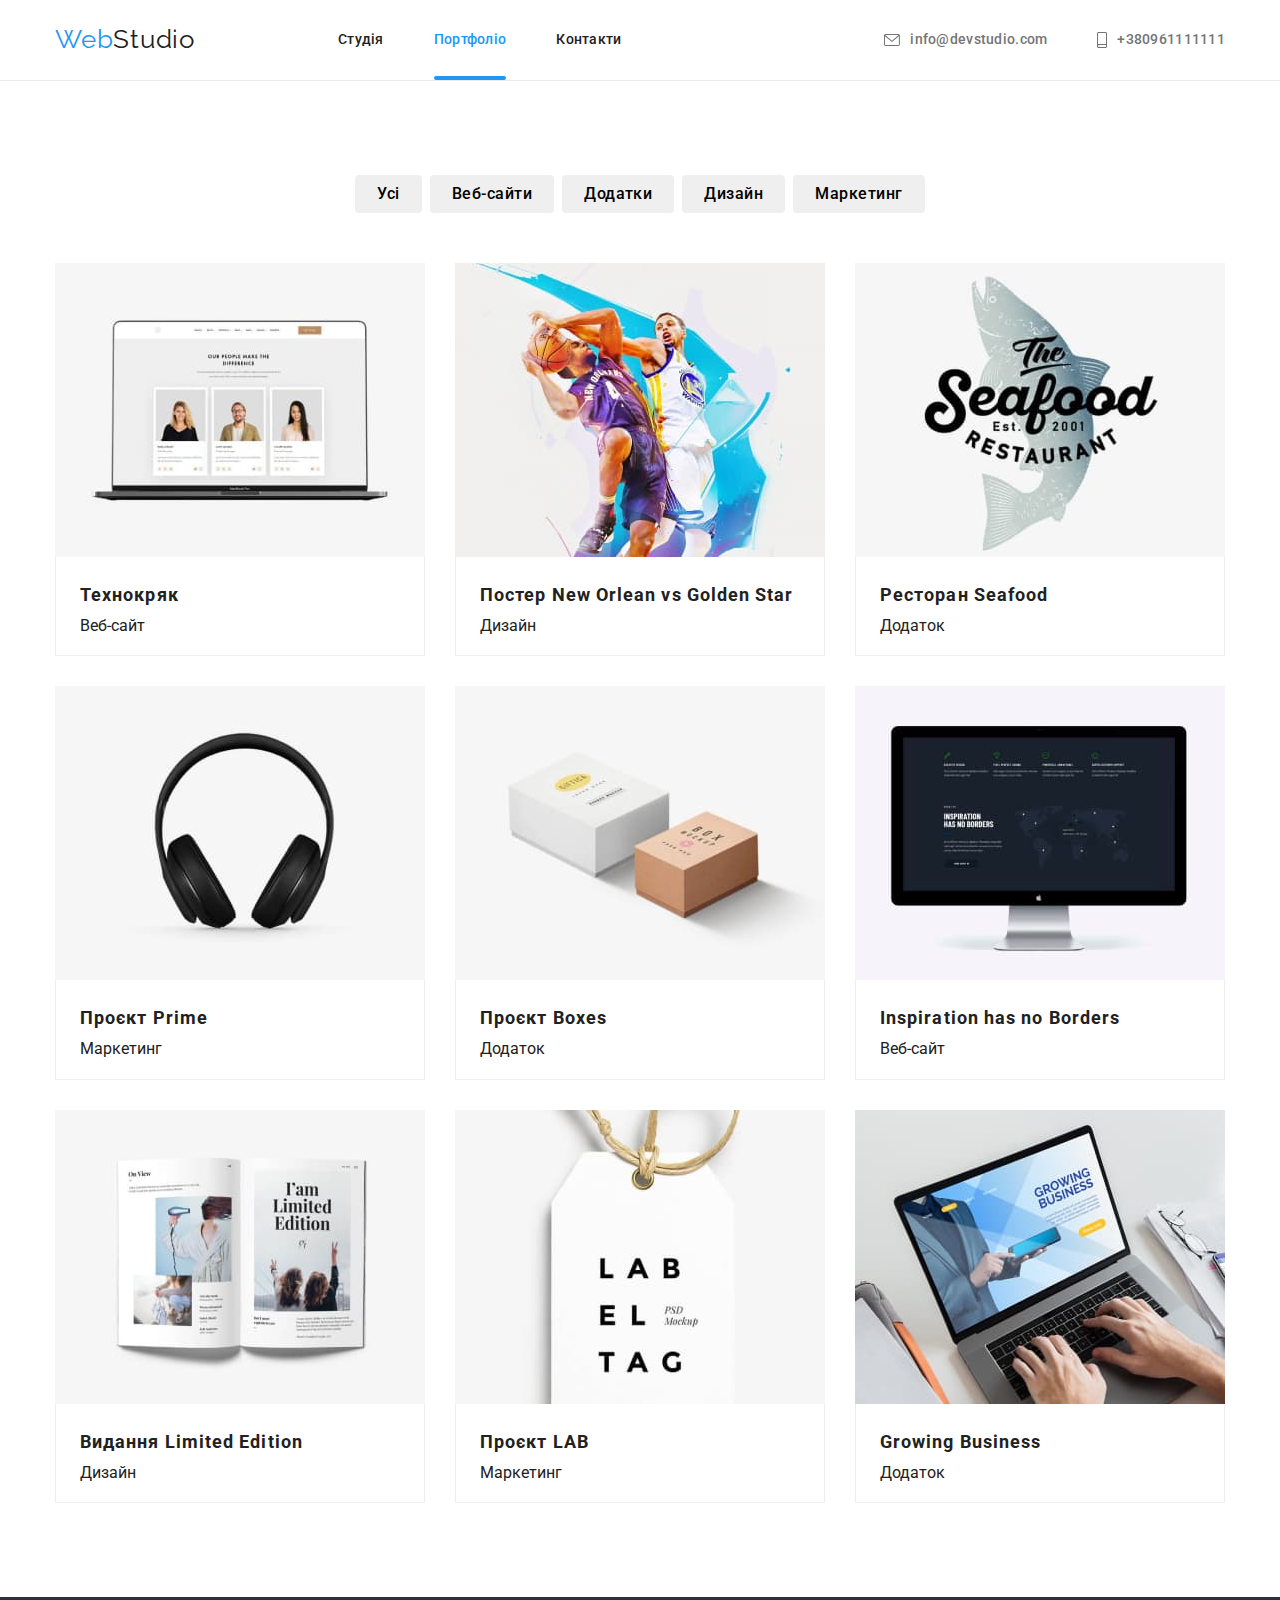
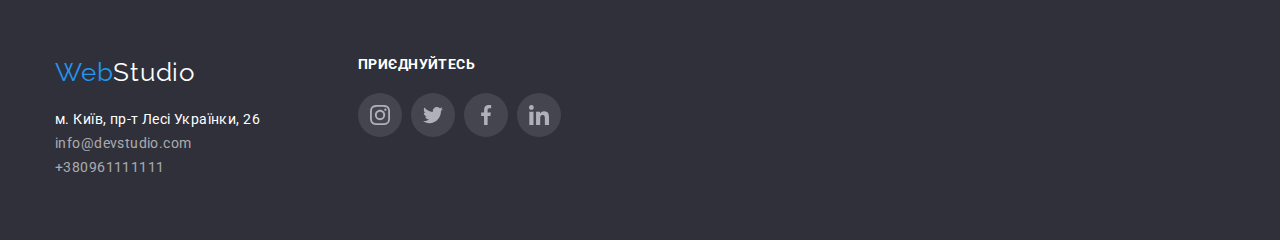
==== portfolio.html @ 8be4a4b4 "Create forms" ====
<!DOCTYPE html>
<html lang="uk">
<head>
    <meta charset="UTF-8">
    <meta http-equiv="X-UA-Compatible" content="IE=edge">
    <meta name="viewport" content="width=device-width, initial-scale=1.0">
    <title>Студія</title>

    <link rel="preconnect" href="https://fonts.googleapis.com">
    <link rel="preconnect" href="https://fonts.gstatic.com" crossorigin>
    <link href="https://fonts.googleapis.com/css2?family=Raleway:wght@700&family=Roboto:wght@400;500;700;900&display=swap"
        rel="stylesheet">
        
    <link rel="stylesheet" href="https://cdnjs.cloudflare.com/ajax/libs/modern-normalize/1.0.0/modern-normalize.min.css" />
    <link rel="stylesheet" href="./css/styles.css">
    
</head>
<body>

    

<header class="header">

    <div class="container header-nav">
        <nav>
            <ul class="site-nav list">

                <li> <a class="logo" lang="en" href="./index.html">Web<span class="logo-header-studio">Studio</span></a> </li>
                <li> <a href="./index.html" class="link">Студія</a> </li>
                <li class="current"> <a href="./portfolio.html" class="link current">Портфоліо</a> </li>
                <li> <a href="" class="link">Контакти</a> </li>

            </ul>
        </nav>

    <ul class="site-contacts list">
    
        <li>
            <a class="link" lang="en" href="mailto:info@devstudio.com">
                <svg class="icon mail">
                    <use href="./images/icon.svg#envelope"></use>
                </svg>
                info@devstudio.com</a>
        </li>
        <li>
            <a class="link" href="tel:+380961111111">
                <svg class="icon phone">
                    <use href="./images/icon.svg#smartphone"></use>
                </svg>
                +380961111111</a>
        </li>
    
    </ul>
    </div>
</header>


<main>

    <section class="section">

        <div class="container">

        <h1 class="visually-hidden">Зразки робіт</h1> <!--Зробити невидимим-->

<ul class="filter list">
    <li class="filter-button"> <button type="button">Усі</button></li>
    <li class="filter-button"> <button type="button">Веб-сайти</button></li>
    <li class="filter-button"> <button type="button">Додатки</button></li>
    <li class="filter-button"> <button type="button">Дизайн</button></li>
    <li> <button type="button">Маркетинг</button></li>
</ul>

<ul class="works list">
    <li class="card"> 
        <a class="link portfolio-link" href="">
        <div class="portfolio-thumb">
          <img class="works-picture" src="./images/img10.jpg" alt="Головна сторінка сайту Технокряк" width="370" height="294">
          <p class="portfolio-overlay">Ресурс пропонує комплексні пропозиції з різним рівнем функціоналу та сервісів. Все це дозволить відвідувачу отримати вичерпні відомості про компанію чи приватну особу.</p>
        </div>
         <div class="works-name">
            <h2>Технокряк</h2>
            <p>Веб-сайт</p>
         </div>
        </a>
    </li>

    <li class="card">
         <a class="link" href="">
         <div class="portfolio-thumb">
            <img class="works-picture" src="./images/img11.jpg" alt="Дизайн постеру гри баскетболістів" width="370" height="294">
            <p class="portfolio-overlay">Ресурс пропонує комплексні пропозиції з різним рівнем функціоналу та сервісів. Все це дозволить відвідувачу отримати вичерпні відомості про компанію чи приватну особу.</p>
         </div>
         <div class="works-name">
            <h2>Постер New Orlean vs Golden Star</h2>
            <p>Дизайн</p>
        </div>
        </a>
    </li>

    <li class="card"> 
        <a class="link" href="">
         <div class="portfolio-thumb">
            <img class="works-picture" src="./images/img12.jpg" alt="Логотип ресторану з зображенням риби" width="370" height="294">
            <p class="portfolio-overlay">Ресурс пропонує комплексні пропозиції з різним рівнем функціоналу та сервісів. Все це дозволить відвідувачу отримати вичерпні відомості про компанію чи приватну особу.</p>
         </div>
         <div class="works-name">
            <h2>Ресторан Seafood</h2>
            <p>Додаток</p>
        </div>
        </a>
    </li>

    <li class="card"> 
        <a class="link" href="">
         <div class="portfolio-thumb">
            <img class="works-picture" src="./images/img13.jpg" alt="Логотип проекту, зображені навушники" width="370" height="294">
            <p class="portfolio-overlay">Ресурс пропонує комплексні пропозиції з різним рівнем функціоналу та сервісів. Все це
            дозволить відвідувачу отримати вичерпні відомості про компанію чи приватну особу.</p>
        </div>
         <div class="works-name">
            <h2>Проєкт Prime</h2>
            <p>Маркетинг</p>
        </div>
        </a>
    </li>

    <li class="card"> 
        <a class="link" href="">
         <div class="portfolio-thumb">
            <img class="works-picture" src="./images/img14.jpg" alt="Логотип проекту, зображені коробки" width="370" height="294">
            <p class="portfolio-overlay">Ресурс пропонує комплексні пропозиції з різним рівнем функціоналу та сервісів. Все це
            дозволить відвідувачу отримати вичерпні відомості про компанію чи приватну особу.</p>
         </div>
         <div class="works-name">
            <h2>Проєкт Boxes</h2>
            <p>Додаток</p>
        </div>
        </a>
    </li>

    <li class="card"> 
        <a class="link" href="">
         <div class="portfolio-thumb">
            <img class="works-picture" src="./images/img15.jpg" alt="Зображення Макбуку" width="370" height="294">
         <p class="portfolio-overlay">Ресурс пропонує комплексні пропозиції з різним рівнем функціоналу та сервісів. Все це дозволить відвідувачу отримати вичерпні відомості про компанію чи приватну особу.</p>
         </div>
         <div class="works-name">
            <h2>Inspiration has no Borders</h2>
            <p>Веб-сайт</p>
         </div>
        </a>
    </li>

    <li class="card"> 
        <a class="link" href="">
        <div class="portfolio-thumb">
           <img class="works-picture" src="./images/img16.jpg" alt="Зображення журналу" width="370" height="294">
           <p class="portfolio-overlay">Ресурс пропонує комплексні пропозиції з різним рівнем функціоналу та сервісів. Все це дозволить відвідувачу отримати вичерпні відомості про компанію чи приватну особу.</p>
         </div>
         <div class="works-name">
            <h2>Видання Limited Edition</h2>
            <p>Дизайн</p>
         </div>
        </a>
    </li>

    <li class="card"> 
        <a class="link" href="">
         <div class="portfolio-thumb">
            <img class="works-picture" src="./images/img17.jpg" alt="Зображення бірки" width="370" height="294">
            <p class="portfolio-overlay">Ресурс пропонує комплексні пропозиції з різним рівнем функціоналу та сервісів. Все це дозволить відвідувачу отримати
            вичерпні відомості про компанію чи приватну особу.</p>
         </div>
         <div class="works-name">
            <h2>Проєкт LAB</h2>
            <p>Маркетинг</p>
         </div>
        </a>
    </li>

    <li class="card"> 
        <a class="link" href="">
         <div class="portfolio-thumb">
            <img class="works-picture" src="./images/img18.jpg" alt="Ноутбук" width="370" height="294">
            <p class="portfolio-overlay">Ресурс пропонує комплексні пропозиції з різним рівнем функціоналу та сервісів. Все це дозволить відвідувачу отримати
            вичерпні відомості про компанію чи приватну особу.</p>
         </div>
         <div class="works-name">
            <h2>Growing Business</h2>
            <p>Додаток</p>
         </div>
        </a>
    </li>
</ul>

</div>

</section>

</main>

<footer>
    <div class="container">
        <div class="flex-container">
            <div>
                <a class="logo" lang="en" href="./index.html">Web<span class="logo-studio-footer">Studio</span></a>
                <address>
                    <ul class="footer list">
                        <li><a class="address" href="https://goo.gl/maps/CPtrU1FHBa2aNyZL9">м. Київ, пр-т Лесі Українки,
                                26</a></li>
                        <li><a href="mailto:info@devstudio.com">info@devstudio.com</a></li>
                        <li><a href="tel:+380961111111">+380961111111</a></li>
                    </ul>
                </address>
            </div>

            <div class="social-footer">
                <div>
                    <p>Приєднуйтесь</p>
                    <ul class="social-links list">
                        <li><a class="social-item item-footer" href="">
                                <svg class="social-icon">
                                    <use href="./images/icon.svg#instagram"></use>
                                </svg>
                            </a>
                        </li>

                        <li><a class="social-item item-footer" href="">
                                <svg class="social-icon">
                                    <use href="./images/icon.svg#twitter"></use>
                                </svg>
                            </a></li>

                        <li><a class="social-item item-footer" href="">
                                <svg class="social-icon">
                                    <use href="./images/icon.svg#facebook"></use>
                                </svg>
                            </a>
                        </li>

                        <li><a class="social-item item-footer" href="">
                                <svg class="social-icon">
                                    <use href="./images/icon.svg#linkedin"></use>
                                </svg>
                            </a></li>
                    </ul>
                </div>

            </div>
        </div>

    </div>
</footer>



</body>
</html>
---- css/styles.css ----
/* основний колір #212121
вторичній колір текста #757575
колір акцента #2196F3
вторичний колір фона #F5F4FA */

:root {
    --primary-white-color: #ffffff;
    --primary-text-color: #212121;
    --accent-color: #2196F3;
    --text-color: #757575;
    /* --card-set-gap: 30px; */
}

body {
    background-color: var(--primary-white-color);
    color: var(--primary-text-color);

    font-family: Roboto, sans-serif;
}

.container {
    width: 1200px;
    /* outline: 2px dashed rgb(236, 22, 172); */
    padding: 0 15px ;
    margin-left: auto;
    margin-right: auto;
}

/* Утіліти */
.list {
    list-style: none;
    padding: 0;
    margin: 0;
}

h1, h2, h3, p {
    margin-top: 0;
    margin-bottom: 0;
    padding-top: 0;
    padding-bottom: 0;
}

.header {
    border-bottom: 1px solid #ECECEC;
}
/* nav */
.logo {
    color: var(--accent-color);
    font-family: Raleway, sans-serif;
    font-size: 26px;
    line-height: 1.2;
    letter-spacing: 0.03em;
    text-decoration: none;

    margin-right: 93px;
}

.logo-header-studio {
    color: var(--primary-text-color);
}

.header-nav {
    display: flex;
    align-items: center;  
}


.site-nav {
    display: flex;
    align-items:center;
    gap: 50px;
}

.site-contacts {
    display: flex;
    align-items: center;
    margin-left: auto;
    gap: 50px;
}

.site-nav .link {
    color: var(--primary-text-color);
    font-weight: 500;
    font-size: 14px;
    line-height: 1.14;
    letter-spacing: 0.02em;
    text-decoration: none;

    display: block;
    padding-top: 32px;
    padding-bottom: 32px;

    transition-property: color;
    transition-duration: 250ms;
    transition-timing-function: cubic-bezier(0.4,0,0.2,1);
}

.site-nav .link.current {
    position: relative;
    color: var(--accent-color);
}

.site-nav a.current::after {
    position: absolute;
    bottom: 0;
    left: 0;
    display: block;
    content: "";
    height: 4px;
    width: 100%;
    background-color: var(--accent-color);
    border-radius: 2px;
}

.site-contacts .link {
    color: var(--text-color);
    text-decoration: none;
    font-weight: 500;
    font-size: 14px;
    line-height: 1.14;
    letter-spacing: 0.02em;
   
    display: flex;
    align-items: center;
    padding-top: 32px;
    padding-bottom: 32px;
    height: 16px;
    fill: var(--text-color);

    transition-property: color;
    transition-duration: 250ms;
    transition-timing-function: cubic-bezier(0.4, 0, 0.2, 1);
}

.site-nav .link:hover, .site-nav .link:focus,
.site-contacts .link:hover, .site-contacts .link:focus {
    color: var(--accent-color);
    fill: var(--accent-color);
}


.icon {
    margin-right: 10px;
}

.mail {
    width: 16px;
    height: 12px;
}

.phone {
    width: 10px;
    height: 16px;
}

/* hero */
.hero {
    text-align: center;
    background-color: #C4C4C4;
    width: 1600px;
    padding-top: 200px;
    padding-bottom: 200px;
    margin-left: auto;
    margin-right: auto;
}
/* OVERLAY */
.overlay {
    max-width: 1600px;
    height: 600px;
    /* margin-left: auto;
    margin-right: auto; */
    background-image: linear-gradient(
        to right,
        rgba(47, 48, 58, 0.4),
        rgba(47, 48, 58, 0.4)
        ),
        url(../images/Header-image.jpg);
    background-size: cover;
    background-repeat: no-repeat;
    background-position: center;
}

.hero-title {
    color: var(--primary-white-color);
    font-weight: 900;
    font-size: 44px;
    line-height: 1.36;
    letter-spacing: 0.06em;
    text-transform: uppercase;
    
    margin-bottom: 30px;
    max-width: 690px;
    margin-left: auto;
    margin-right: auto;
}

.hero-button {
    font-family: inherit;
    color: var(--primary-white-color);
    background-color: var(--accent-color);
    font-weight: 700;
    font-size: 16px;
    line-height: 1.9;
    align-items: center;
    letter-spacing: 0.06em;

    border: none;
    border-radius: 4px;
    padding: 10px 32px;

    cursor: pointer;

    transition-property: background-color;
    transition-duration: 250ms;
    transition-timing-function: cubic-bezier(0.4, 0, 0.2, 1);
}

.hero-button:hover, .hero-button:focus {
background-color:#188CE8;
}


/* ПЕРЕВАГИ */
.visually-hidden {
    position: absolute;
    width: 1px;
    height: 1px;
    margin: -1px;
    border: 0;
    padding: 0;
    white-space: nowrap;
    clip-path: inset(100%);
    clip: rect(0 0 0 0);
    overflow: hidden;
}

.features {
    display: flex;
}

.features li:not(:last-child) {
    margin-right: 30px;
}

.features-container {
    display: flex;
    width: 270px;
    height: 120px;
    background-color: #F5F4FA;
    margin-bottom: 30px;
    justify-content: center;
    align-items: center;
}

.features-icon {
    width: 70px;
    height: 70px;
}

.features-name {
    font-weight: 700;
    font-size: 14px;
    line-height: 1.14;
    letter-spacing: 0.03em;
    text-transform: uppercase;

    margin-bottom: 10px;
}

.features.list .text {
    font-size: 14px;
    line-height: 1.71;
    letter-spacing: 0.03em;
}

/* АЛЬТЕРНАТИВНИЙ СПОСІБ ДОДАВАННЯ SVG ЧЕРЕЗ ПСЕВДОЕЛЕМЕНТИ */
/* .features-item::before {
    content: ""; 
    height: 120px;
    width: 270px;
    background-size: contain;
    background-position: center;
    background-repeat: no-repeat;
    display: flex;
    margin-bottom: 30px;
}

.details::before {
    background-image: url(../images/svg/antenna\ 1.svg);
}

.timing::before {
    background-image: url(../images/Features2.png);
}

.plans::before {
    background-image: url(../images/Features3.png);
}
.technology::before {
    background-image: url(../images/Features4.png); */

.text {
    color: var(--text-color);
}

.section {
    padding-top: 94px;
    padding-bottom: 94px;
}
/* WORKS */
.no-padding {
    padding-top: 0;
}

.section-title {
    font-weight: 700;
    font-size: 36px;
    line-height: 1.17;
    text-align: center;
    letter-spacing: 0.03em;

    margin-bottom: 50px;
}

.example {
    display: flex;
    justify-content: space-between;
}
.example-image {
    display: block;
}
.thumb-example {
    position: relative;
}
.title-up {
    background-color:rgba(47, 48, 58, 0.8);;
    position: absolute;
    bottom: 0;
    left: 0;

    font-size: 14px;
    line-height: 1.14;
    text-align: center;
    letter-spacing: 0.03em;
    text-transform: uppercase;
    color: var(--primary-white-color);

    min-width: 370px;
    padding: 27px;
}

/* КОМАНДА */
.team {
    background-color: #F5F4FA;  
}

.team-list {
    display: flex;
    justify-content: space-between;
}

.team-item {
    border-radius: 0px 0px 4px 4px;
    box-shadow: 0px 1px 3px rgba(0, 0, 0, 0.12),
        0px 1px 1px rgba(0, 0, 0, 0.14),
        0px 2px 1px rgba(0, 0, 0, 0.2);;
}

.photo {
    display: block;
}

.text-container {
    background-color: var(--primary-white-color);
    width: 270px;
    padding: 30px 0px;  
   
}

.team-subtitle {
    font-weight: 500;
    font-size: 16px;
    line-height: 1.19;
    letter-spacing: 0.03em;
    text-align: center;

    margin-bottom: 10px;
}

.team-list .text {
    font-size: 16px;
    line-height: 1.19;
    letter-spacing: 0.03em;
    text-align: center;
    margin-bottom: 18px;
}

.social-links {
    display: flex;
    justify-content:center;
}

.social-item {
    fill: #AFB1B8;
    display: flex;
    align-items: center;
    justify-content: center;
    width: 44px;
    height: 44px;
    border-radius: 50%;

    transition-property: fill, background-color;
    transition-duration: 250ms;
    transition-timing-function: cubic-bezier(0.4, 0, 0.2, 1);
}

.social-links li:not(:last-child){
    margin-right: 9px;
}

.social-item:hover, .social-item:focus {
    fill: var(--primary-white-color);
    background-color: var(--accent-color);
}

.social-icon {
    width: 20px;
    height: 20px;
    
}
/* CLIENTS */
.clients-list {
    display: flex; 
}

.clients-list .link-client {
    display: flex;
    width: 170px;
    height: 92px;
    justify-content: center;
    align-items: center;
    border: 1px solid #AFB1B8;
    border-radius: 4px;
    fill: #AFB1B8;

    transition-property: fill, border-color;
    transition-duration: 250ms;
    transition-timing-function: cubic-bezier(0.4, 0, 0.2, 1);
}

.link-client:hover, .link-client:focus{
    fill: var(--accent-color);
    border: 1px solid var(--accent-color);
}

.clients-list li:not(:last-child) {
    margin-right: 30px;
}

.icon-client {
    width: 106px;
    height: 60px;
}

/* Footer */
footer {
    background-color: #2F303A;
    padding-top: 60px;
    padding-bottom: 60px;
}


.logo-studio-footer {
    color: var(--primary-white-color);
}

.footer a {
    color:rgba(255, 255, 255, 0.6);
    font-weight: 400;
    font-size: 14px;
    line-height: 1.71;
    letter-spacing: 0.03em;
    text-decoration: none;

    transition-property: fill, color, background-color;
    transition-duration: 250ms;
    transition-timing-function: cubic-bezier(0.4, 0, 0.2, 1);
    }

.footer a:hover, .footer a:focus {
    color: var(--accent-color);
}    
    
.footer .address {
    color: var(--primary-white-color);
}

address {
    font-style: normal;
    margin-top: 20px;
    }
.flex-container {
    display: flex;
}

.social-footer {
    display: flex;
    margin-left: 70px;
}

.social-footer p {
    color: var(--primary-white-color);
    text-transform: uppercase;
    font-weight: 700;
    font-size: 14px;
    line-height: 1.14;
    letter-spacing: 0.03em;
    margin-bottom: 20px;
}

.item-footer {
    width: 44px;
    height: 44px;
    border-radius: 50%;
    background-color: rgba(255, 255, 255, 0.1);;
}
/* FORM-IN-FOOTER */
.subscribe {
    margin-left: 93px;
}
.subscribe p {
    font-weight: 700;
    font-size: 14px;
    line-height: 1.14;
    letter-spacing: 0.03em;
    text-transform: uppercase;
    color: var(--primary-white-color);

    margin-bottom: 20px;
}
.subscribe input {
    border: 1px solid rgba(255, 255, 255, 0.3);
    border-radius: 4px;
    background-color: #2F303A;
    padding: 16px;
    width: 358px;
    margin-right: 12px;
}
.subscribe-button {
    position: relative;

    font-family: inherit;
    font-weight: 700;
    font-size: 16px;
    line-height: 30px;
    letter-spacing: 0.06em;
    
    color: var(--primary-white-color);
    background-color: var(--accent-color);
    box-shadow: 0px 4px 4px rgba(0, 0, 0, 0.15);
    border-radius: 4px;
    border: none;
    cursor: pointer;
    width: 191px;
    padding: 10px 62px 10px 28px;
   
}
.icon-airplane {
    position: absolute;
    top: 25%;
    right: 22px;
   
    width: 24px;
    height: 24px;
   
}
/* МОДАЛЬНЕ ВІКНО */
.backdrop {
    position: fixed;
    top: 0;
    left: 0;
    opacity: 1;

    width: 100%;
    height: 100%;
    background-color: rgba(0, 0, 0, 0.2);

    transition: opacity 250ms cubic-bezier(0.4, 0, 0.2, 1);
}

.backdrop.is-hidden {
    opacity: 0;
    pointer-events: none;
}

.backdrop.is-hidden .modal {
    transform: translate(-50%, -50%) scale(1.1);
}

.modal {
    position: absolute;
    top: 50%;
    left: 50%;
    transform: translate(-50%, -50%) scale(1);
   
    min-width: 528px;
    min-height: 521px;
    padding: 40px;
    background-color: #ffffff;
    border-radius: 4px;
    box-shadow: 0px 1px 3px rgba(0, 0, 0, 0.12), 0px 1px 1px rgba(0, 0, 0, 0.14), 0px 2px 1px rgba(0, 0, 0, 0.2);
    
    transition: transform 250ms cubic-bezier(0.4, 0, 0.2, 1);
}

.botton-close {
    position: absolute;
    top: 8px;
    right: 8px;

    display: flex;
    border-radius: 50%;
    border: 1px solid rgba(0, 0, 0, 0.1);
    padding: 6px;
    background-color: #ffffff;
    fill: #212121;
    cursor: pointer;
    
    transition: fill 250ms cubic-bezier(0.4, 0, 0.2, 1);
}
.botton-close:hover .x-close,
.botton-close:focus .x-close {
    fill: var(--accent-color);
}
.x-close {
    width: 18px;
    height: 18px;
}
/* FORM */
.request {
    display: flex;
    flex-direction: column;
}
.request p {
    margin-bottom: 12px;
    font-weight: 700;
    font-size: 20px;
    line-height: 1.15;
    text-align: center;
    letter-spacing: 0.03em;
}
.request label {
    margin-bottom: 4px;
    color: var(--text-color);
    font-weight: 400;
    font-size: 12px;
    line-height: 1.16;
    letter-spacing: 0.01em;
}
.request input {
    padding: 11px;
    margin-bottom: 10px;
    border: rgba(33, 33, 33, 0.2) solid 1px;
    border-radius: 4px;
}
.request textarea {
    resize: none;
    margin-bottom: 20px;
    border: rgba(33, 33, 33, 0.2) solid 1px;
    border-radius: 4px;
}
.check-box {
    display: flex;
    align-items: flex-end;
}
.check-box label {
    font-weight: 400;
    font-size: 14px;
    line-height: 24px;
    letter-spacing: 0.03em;
    margin-left: 8px;
}
.request a {
    color: var(--accent-color);
}
.modal-batton {
    font-family: inherit;
    font-weight: 700;
    font-size: 16px;
    line-height: 1.88;
    letter-spacing: 0.06em;
    color: var(--primary-white-color);
    background-color: var(--accent-color);
    cursor: pointer;
    border: none;   
    padding: 10px 52px;
    width: 200px;
    border-radius: 4px;
    margin-right: auto;
    margin-left: auto;
    margin-top: 30px;
    box-shadow: 0px 4px 4px rgba(0, 0, 0, 0.15);

    transition: background-color 250ms cubic-bezier(0.4, 0, 0.2, 1);
}
.modal-batton:hover,
.modal-batton:focus {
    background-color: rgba(24, 140, 232, 1); 
}



/* PORTFOLIO */

/* Buttons */
.filter {
    margin-bottom: 50px;
    display: flex;
    justify-content: center;  
}

.filter-button {
    margin-right: 8px;
}

.filter button {
    font-family: inherit;
    font-weight: 500;
    font-size: 16px;
    line-height: 1.62;
    text-align: center;
    letter-spacing: 0.03em;

    cursor: pointer;

    border-radius: 4px;
    border: 0;
    padding: 6px 22px;

    transition-property: color,box-shadow,background-color;
    transition-duration: 250ms;
    transition-timing-function: cubic-bezier(0.4, 0, 0.2, 1);
}

.filter button:hover, .filter button:focus {
    color: var(--primary-white-color);
    background-color: var(--accent-color);
    box-shadow: 0px 3px 1px rgba(0, 0, 0, 0.1), 0px 1px 2px rgba(0, 0, 0, 0.08), 0px 2px 2px rgba(0, 0, 0, 0.12);
}

/* WORKS */
.works .link {
    text-decoration: none;
    color: var(--primary-text-color);
}
.works h2{
    font-weight: 700;
    font-size: 18px;
    line-height: 2.0;
    letter-spacing: 0.06em;

    margin-bottom: 4px;
}

works p{
    color: var(--text-color);
    font-size: 16px;
    line-height: 1.88;
    letter-spacing: 0.03em;
}

.works-name {
    width: 370px;
    border-bottom: 1px solid #EEEEEE;
    border-right: 1px solid #EEEEEE;
    border-left: 1px solid #EEEEEE;
    padding-left: 24px;
    padding-bottom: 20px;
    padding-top: 20px; 
}

.works-picture {
    display: block;
}

.works{
    display: flex;
    flex-wrap: wrap;
    gap: 30px;
}

.card {
    flex-basis: calc((100% - 2*30px) / 3);

    transition-property: box-shadow;
    transition-duration: 250ms;
    transition-timing-function: cubic-bezier(0.4, 0, 0.2, 1);
}

.card:hover {
    box-shadow: 0px 1px 1px rgba(0, 0, 0, 0.12), 0px 4px 4px rgba(0, 0, 0, 0.06), 1px 4px 6px rgba(0, 0, 0, 0.16);
}

.portfolio-thumb {
    position: relative;
    overflow: hidden;
}

.portfolio-overlay {
    position: absolute;
    transform: translateY(140%);
   
    padding: 63px 24px;
    width: 100%;
    height: 100%;
   
    background-color: rgba(33, 150, 243, 0.9);
    font-size: 18px;
    line-height: 1.55;
    letter-spacing: 0.03em;
    color: var(--primary-white-color);

    transition-property: transform;
    transition-duration: 250ms;
    transition-timing-function: cubic-bezier(0.4, 0, 0.2, 1);
    }

.card:hover .portfolio-overlay {
   transform: translateY(-293px);
}
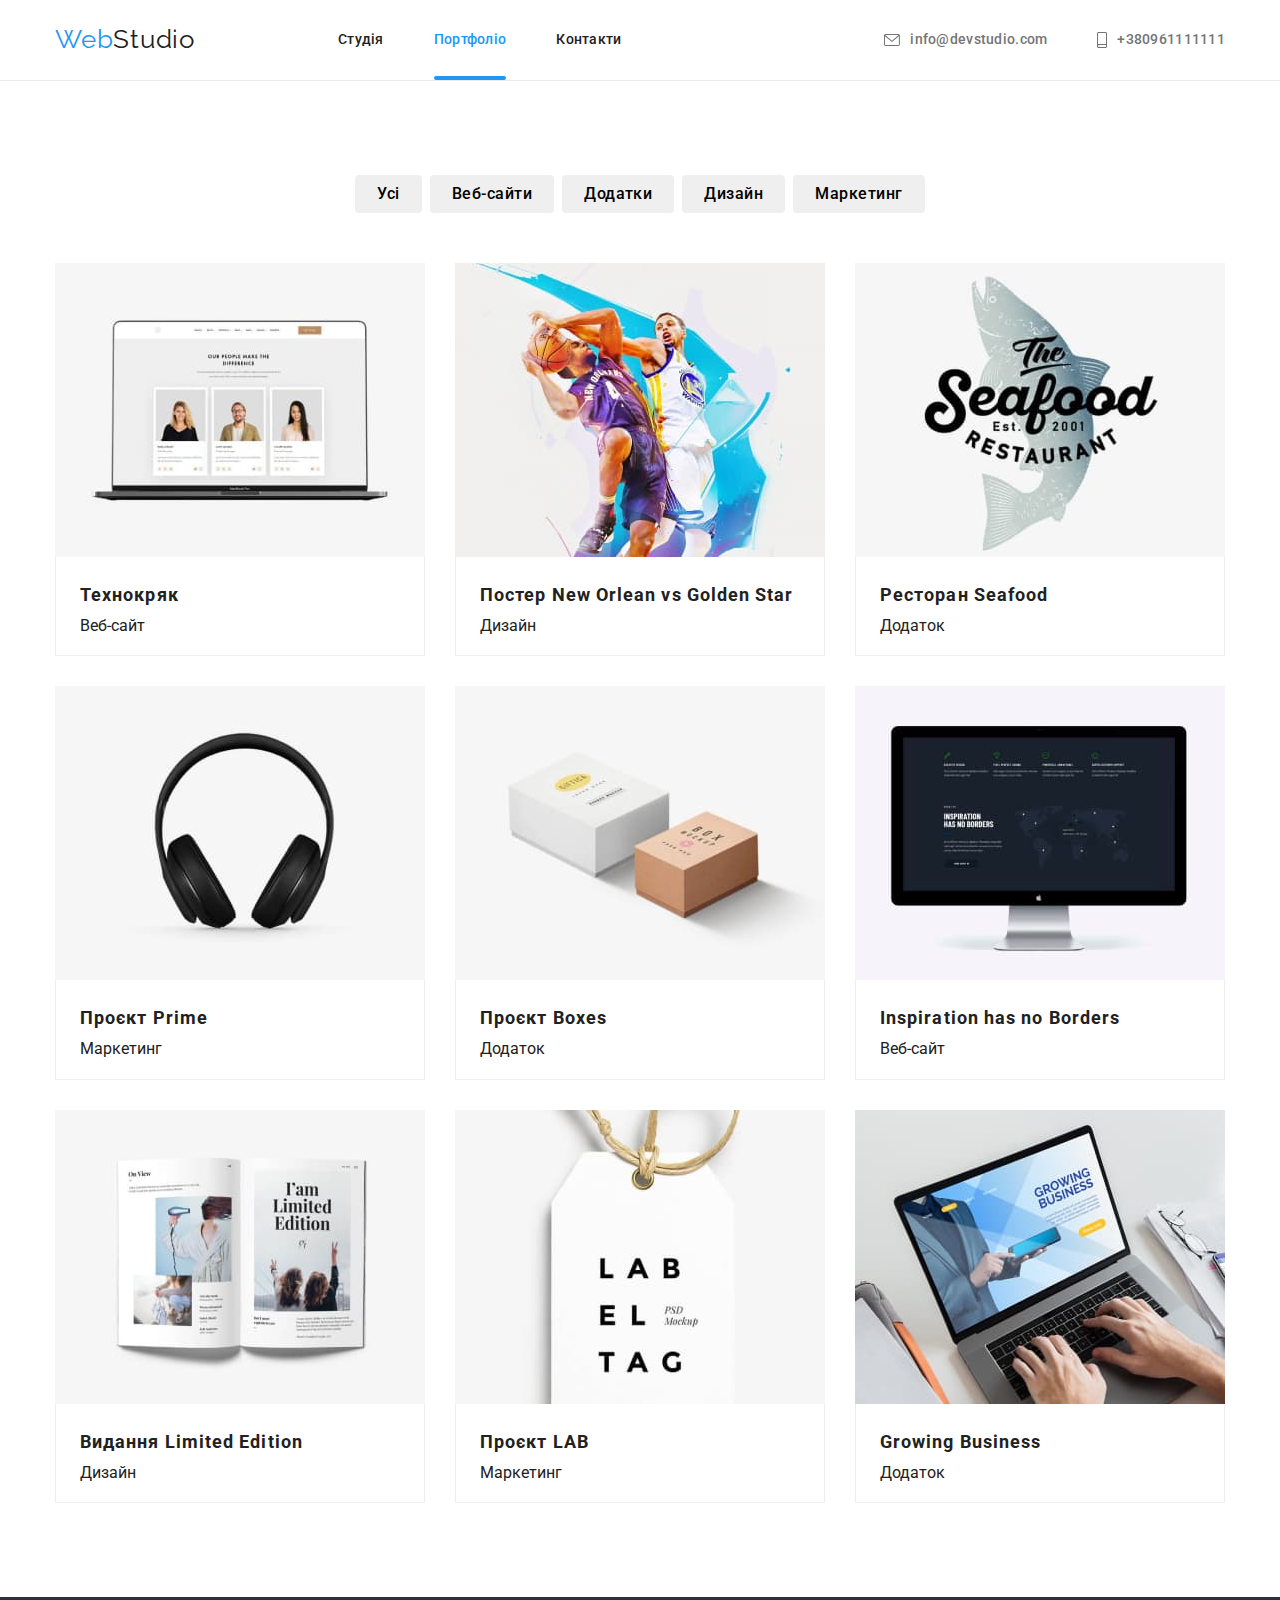
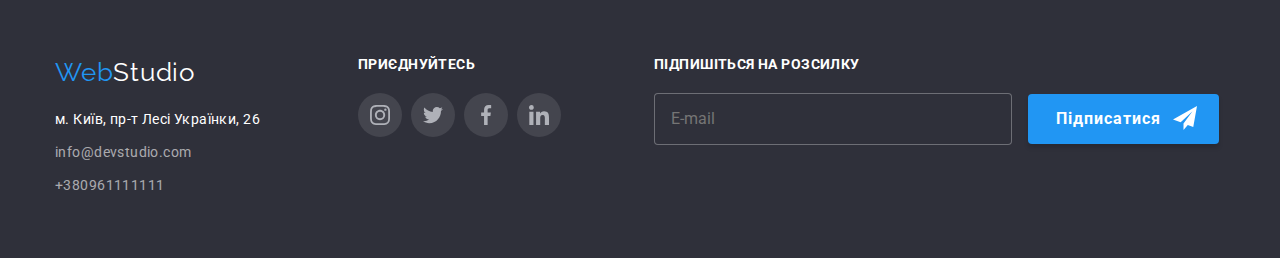
==== commit a77191df: "Correct homework" ====
--- a/portfolio.html
+++ b/portfolio.html
@@ -248,6 +248,18 @@
                 </div>
 
             </div>
+
+            <form class="subscribe">
+                <p>Підпишіться на розсилку</p>
+                <input type="email" name="email" placeholder="E-mail">
+                <button class="subscribe-button" type="submit">Підписатися
+                    <svg class="icon-airplane">
+                        <use href="./images/icon.svg#airplane"></use>
+                    </svg>
+                </button>
+            
+            </form>
+            
         </div>
 
     </div>
--- a/css/styles.css
+++ b/css/styles.css
@@ -63,7 +63,6 @@
     display: flex;
     align-items: center;  
 }
-
 
 .site-nav {
     display: flex;
@@ -157,7 +156,6 @@
 .hero {
     text-align: center;
     background-color: #C4C4C4;
-    width: 1600px;
     padding-top: 200px;
     padding-bottom: 200px;
     margin-left: auto;
@@ -201,7 +199,6 @@
     font-weight: 700;
     font-size: 16px;
     line-height: 1.9;
-    align-items: center;
     letter-spacing: 0.06em;
 
     border: none;
@@ -499,6 +496,11 @@
     font-style: normal;
     margin-top: 20px;
     }
+
+.footer li:not(:last-child) {
+    margin-bottom: 9px;
+}
+
 .flex-container {
     display: flex;
 }
@@ -563,7 +565,11 @@
     cursor: pointer;
     width: 191px;
     padding: 10px 62px 10px 28px;
-   
+
+   transition: background-color 250ms cubic-bezier(0.4, 0, 0.2, 1);
+}
+.subscribe-button:hover, .subscribe-button:focus {
+    background-color: rgba(24, 140, 232, 1);
 }
 .icon-airplane {
     position: absolute;
@@ -626,7 +632,6 @@
     fill: #212121;
     cursor: pointer;
     
-    transition: fill 250ms cubic-bezier(0.4, 0, 0.2, 1);
 }
 .botton-close:hover .x-close,
 .botton-close:focus .x-close {
@@ -635,12 +640,11 @@
 .x-close {
     width: 18px;
     height: 18px;
+
+    transition: fill 250ms cubic-bezier(0.4, 0, 0.2, 1);
 }
 /* FORM */
-.request {
-    display: flex;
-    flex-direction: column;
-}
+
 .request p {
     margin-bottom: 12px;
     font-weight: 700;
@@ -649,39 +653,102 @@
     text-align: center;
     letter-spacing: 0.03em;
 }
-.request label {
+.form-field {
+    position: relative;
+    width: 448px;
+}
+.form-field label {
+    display: block;
     margin-bottom: 4px;
+
     color: var(--text-color);
     font-weight: 400;
     font-size: 12px;
     line-height: 1.16;
     letter-spacing: 0.01em;
 }
-.request input {
-    padding: 11px;
-    margin-bottom: 10px;
+.form-field input, .form-field textarea {
+    width: 100%;
     border: rgba(33, 33, 33, 0.2) solid 1px;
     border-radius: 4px;
-}
-.request textarea {
+    cursor: pointer;
+    padding: 11px;
+
+    transition: border 250ms cubic-bezier(0.4, 0, 0.2, 1);
+}
+.form-field input {
+    margin-bottom: 10px;
+    padding-left: 40px;
+}
+.form-field textarea {
+    display: block;
+    height: 120px;
     resize: none;
     margin-bottom: 20px;
-    border: rgba(33, 33, 33, 0.2) solid 1px;
-    border-radius: 4px;
-}
-.check-box {
-    display: flex;
-    align-items: flex-end;
-}
-.check-box label {
+    padding: 15px;
+    }
+textarea[placeholder] {
+    font-weight: 400;
+    font-size: 12px;
+    line-height: 1.16px;
+    letter-spacing: 0.01em;
+    color: rgba(117, 117, 117, 0.5);
+}
+.input-icon {
+    position: absolute;
+    left: 12px;
+    top: 30px;
+    
+    display: inline-block;
+    width: 18px;
+    height: 18px;
+
+    transition: fill 250ms cubic-bezier(0.4, 0, 0.2, 1);
+}
+
+.form-field:focus-within .input-icon {
+   fill: var(--accent-color);
+}
+.form-field input:focus, .form-field textarea:focus {
+    border: solid 1px var(--accent-color);
+    outline: none;
+}
+
+/* CHECKBOX */
+.checkbox {
+    -webkit-appearance: none;
+    -moz-appearance: none;
+    appearance: none;
+}
+.checkbox:checked + .icon-checkbox{
+    background-color: var(--accent-color);
+    border-radius: 2px;
+    border-color: var(--accent-color);
+    background-origin: border-box;
+}
+.icon-checkbox {
+    width: 16px;
+    height: 15px;
+    border: #212121 solid 2px;
+    border-radius: 2px;
+    margin-right: 8px;
+
+    transition: background-color 250ms cubic-bezier(0.4, 0, 0.2, 1);
+}
+.label {
+    display: flex;
+    align-items: center;
     font-weight: 400;
     font-size: 14px;
     line-height: 24px;
     letter-spacing: 0.03em;
-    margin-left: 8px;
-}
-.request a {
+    margin-bottom: 30px;
+    margin-left: 20px;
+}
+.label a {
     color: var(--accent-color);
+    margin-left: 5px;
+    text-decoration-skip-ink:none ;
 }
 .modal-batton {
     font-family: inherit;
@@ -692,14 +759,15 @@
     color: var(--primary-white-color);
     background-color: var(--accent-color);
     cursor: pointer;
-    border: none;   
+    border: none; 
+
+    display: block;
     padding: 10px 52px;
     width: 200px;
     border-radius: 4px;
+    box-shadow: 0px 4px 4px rgba(0, 0, 0, 0.15);
+    margin-left: auto;
     margin-right: auto;
-    margin-left: auto;
-    margin-top: 30px;
-    box-shadow: 0px 4px 4px rgba(0, 0, 0, 0.15);
 
     transition: background-color 250ms cubic-bezier(0.4, 0, 0.2, 1);
 }
